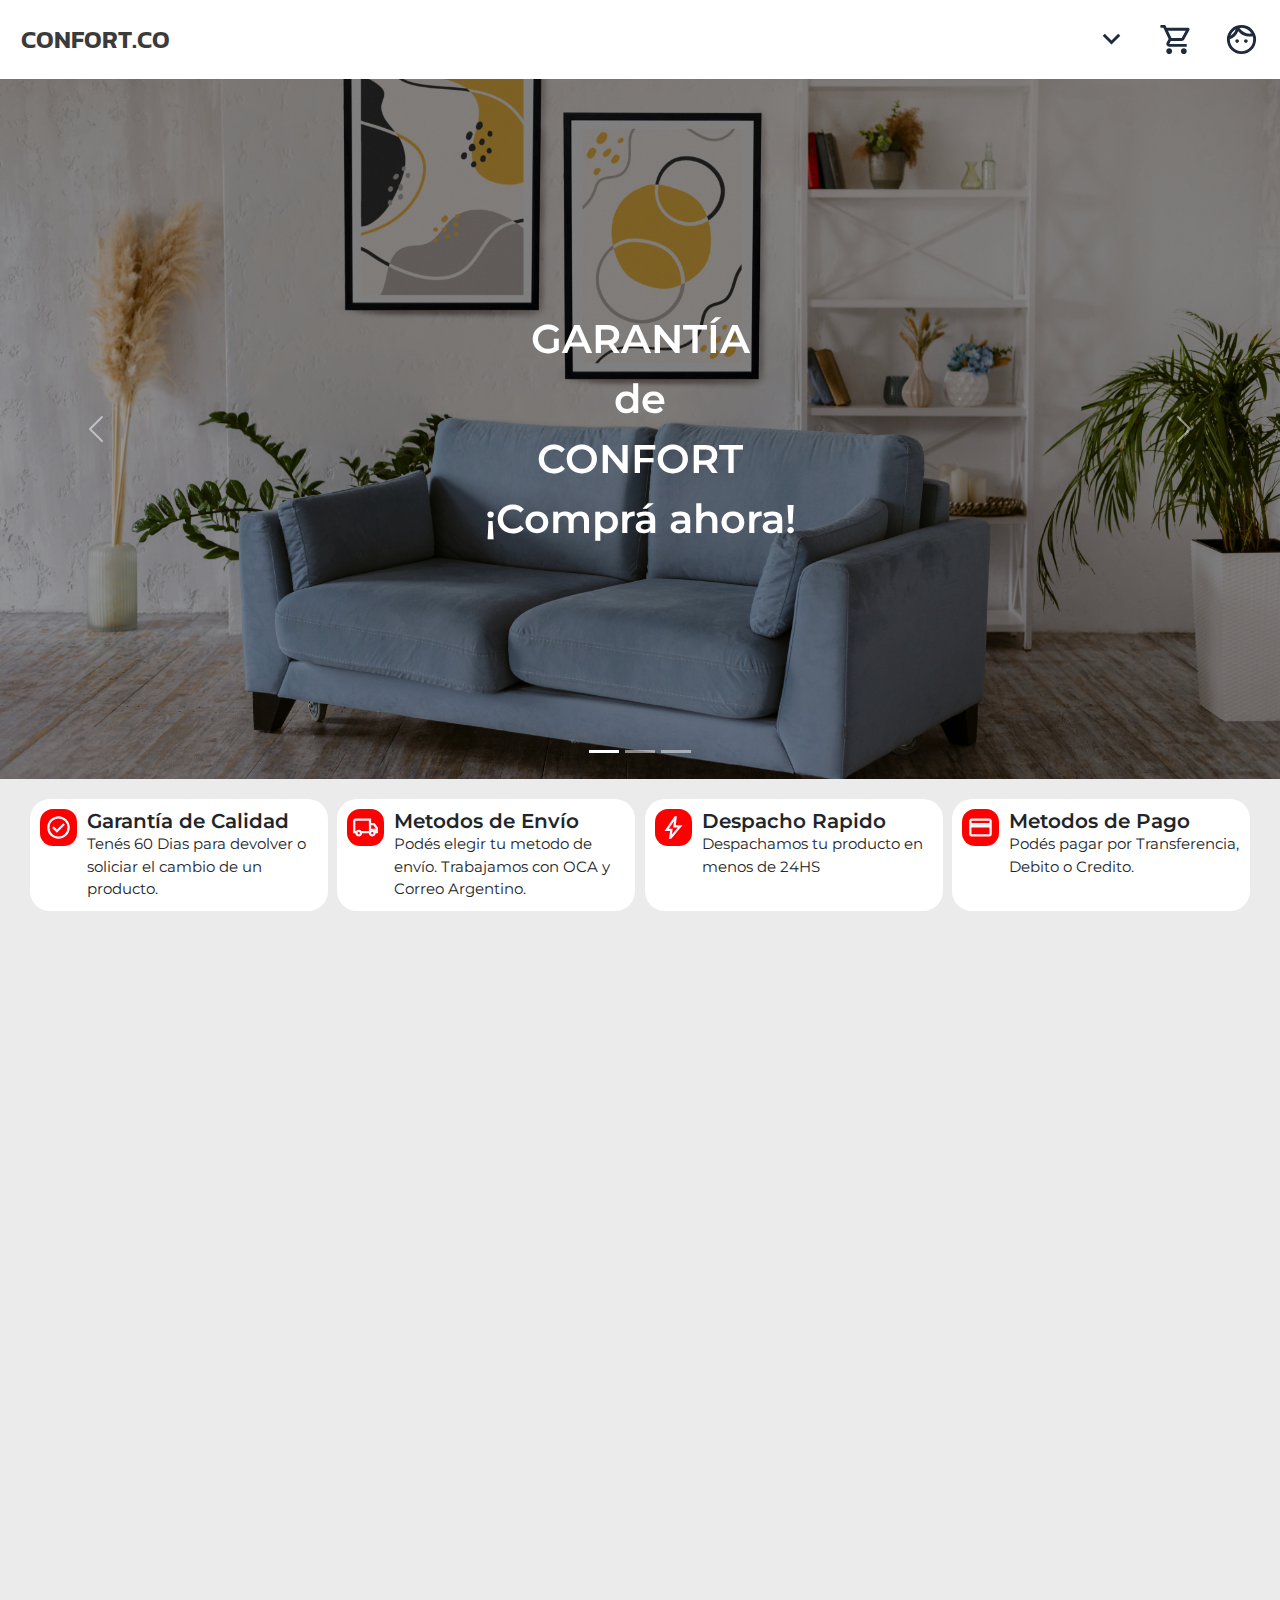
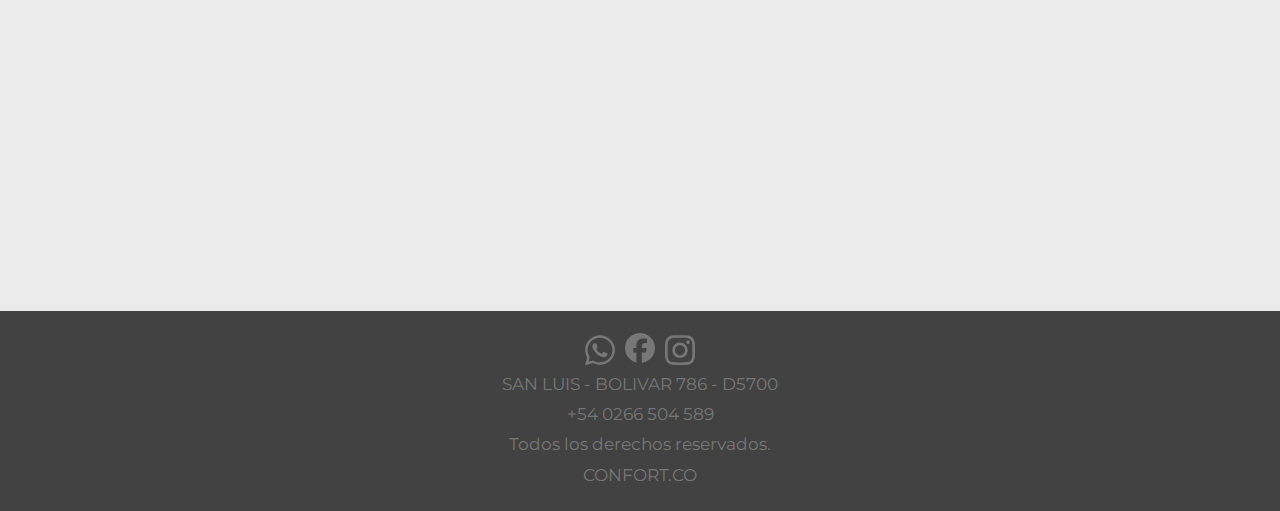
==== index.html @ 3238ef83 "l" ====
<!DOCTYPE html>
<html lang="es">
<head>
    <link href="https://cdn.jsdelivr.net/npm/bootstrap@5.3.3/dist/css/bootstrap.min.css" rel="stylesheet" integrity="sha384-QWTKZyjpPEjISv5WaRU9OFeRpok6YctnYmDr5pNlyT2bRjXh0JMhjY6hW+ALEwIH" crossorigin="anonymous">
    <meta charset="UTF-8">
    <meta name="viewport" content="width=device-width, initial-scale=1.0">
    <title>Confort.CO</title>
    <link rel="stylesheet" href="./css/style.css">
    <link href="https://unpkg.com/aos@2.3.1/dist/aos.css" rel="stylesheet">
</head>
<body>
    <header>
        <nav>
            <a href="#" class="navBrand">CONFORT.CO</a>
            <div class="dropp">
                <p class="d-inline-flex gap-1">
                    <button type="button" data-bs-toggle="collapse" data-bs-target="#collapseExample" aria-expanded="false" aria-controls="collapseExample">
                        <svg xmlns="http://www.w3.org/2000/svg" height="24px" viewBox="0 -960 960 960" width="24px" fill="#5f6368" class="iconNav dropdown"><path d="M480-344 240-584l56-56 184 184 184-184 56 56-240 240Z"/></svg>
                    </button>
                  </p>
                  <div class="collapse" id="collapseExample">
                    <div class="navLinks">
                      <a href="./pages/living.html">Living</a>
                      <a href="./pages/dormitorio.html">Dormitorios</a>
                      <a href="./pages/comedor.html">Comedor</a>
                      <a href="./pages/oulet.html">Oulet</a>
                    </div>
                  </div>
            </div>
            <div class="navItems">
                <a href=""><svg xmlns="http://www.w3.org/2000/svg" height="24px" viewBox="0 -960 960 960" width="24px" fill="#5f6368" class="iconNav"><path d="M280-80q-33 0-56.5-23.5T200-160q0-33 23.5-56.5T280-240q33 0 56.5 23.5T360-160q0 33-23.5 56.5T280-80Zm400 0q-33 0-56.5-23.5T600-160q0-33 23.5-56.5T680-240q33 0 56.5 23.5T760-160q0 33-23.5 56.5T680-80ZM246-720l96 200h280l110-200H246Zm-38-80h590q23 0 35 20.5t1 41.5L692-482q-11 20-29.5 31T622-440H324l-44 80h480v80H280q-45 0-68-39.5t-2-78.5l54-98-144-304H40v-80h130l38 80Zm134 280h280-280Z"/></svg></a>
                <a href="./pages/account.html"><svg xmlns="http://www.w3.org/2000/svg" height="24px" viewBox="0 -960 960 960" width="24px" fill="#5f6368" class="iconNav"><path d="M360-390q-21 0-35.5-14.5T310-440q0-21 14.5-35.5T360-490q21 0 35.5 14.5T410-440q0 21-14.5 35.5T360-390Zm240 0q-21 0-35.5-14.5T550-440q0-21 14.5-35.5T600-490q21 0 35.5 14.5T650-440q0 21-14.5 35.5T600-390ZM480-160q134 0 227-93t93-227q0-24-3-46.5T786-570q-21 5-42 7.5t-44 2.5q-91 0-172-39T390-708q-32 78-91.5 135.5T160-486v6q0 134 93 227t227 93Zm0 80q-83 0-156-31.5T197-197q-54-54-85.5-127T80-480q0-83 31.5-156T197-763q54-54 127-85.5T480-880q83 0 156 31.5T763-763q54 54 85.5 127T880-480q0 83-31.5 156T763-197q-54 54-127 85.5T480-80Zm-54-715q42 70 114 112.5T700-640q14 0 27-1.5t27-3.5q-42-70-114-112.5T480-800q-14 0-27 1.5t-27 3.5ZM177-581q51-29 89-75t57-103q-51 29-89 75t-57 103Zm249-214Zm-103 36Z"/></svg></a>
            </div>
        </nav>
    </header>

    <main>
        <section class="indexBanner">
          <div id="carouselExampleIndicators" class="carousel slide" data-bs-ride="carousel">
            <div class="carousel-indicators">
              <button type="button" data-bs-target="#carouselExampleIndicators" data-bs-slide-to="0" class="active" aria-current="true" aria-label="Slide 1"></button>
              <button type="button" data-bs-target="#carouselExampleIndicators" data-bs-slide-to="1" aria-label="Slide 2"></button>
              <button type="button" data-bs-target="#carouselExampleIndicators" data-bs-slide-to="2" aria-label="Slide 3"></button>
            </div>
            <div class="carousel-inner">
              <div class="carousel-item active" data-bs-interval="3000">
                <div>
                  <p>GARANTÍA <br> de <br> CONFORT</p>
                  <p>¡Comprá ahora!</p>
                </div>
                <img src="./images/bannerIndex/pic1.jpg" alt="product">
              </div>
              <div class="carousel-item" data-bs-interval="3000">
                <div>
                  <p>GARANTÍA <br> de <br> CONFORT</p>
                  <p>¡Comprá ahora!</p>
                </div>
                <img src="./images/bannerIndex/pic2.jpg" alt="product">
              </div>
              <div class="carousel-item" data-bs-interval="3000">
                <div>
                  <p>GARANTÍA <br> de <br> CONFORT</p>
                  <p>¡Comprá ahora!</p>
                </div>
                <img src="./images/bannerIndex/pic3.jpg" alt="product">
              </div>
            </div>
            <button class="carousel-control-prev" type="button" data-bs-target="#carouselExampleIndicators" data-bs-slide="prev">
              <span class="carousel-control-prev-icon" aria-hidden="true"></span>
              <span class="visually-hidden">Previous</span>
            </button>
            <button class="carousel-control-next" type="button" data-bs-target="#carouselExampleIndicators" data-bs-slide="next">
              <span class="carousel-control-next-icon" aria-hidden="true"></span>
              <span class="visually-hidden">Next</span>
            </button>
          </div>
        </section>
        <section class="indexInfo">
          <article class="infoCard">
            <img src="./images/icons/check.svg" alt="">
            <div>
              <h6>Garantía de Calidad</h6>
              <p>Tenés 60 Dias para devolver o soliciar el cambio de un producto.</p>
            </div>
          </article>
          <article class="infoCard">
            <img src="./images/icons/camion.svg" alt="">
            <div>
              <h6>Metodos de Envío</h6>
              <p>Podés elegir tu metodo de envío.
              Trabajamos con OCA y Correo Argentino.</p>
            </div>
          </article>
          <article class="infoCard">
            <img src="./images/icons/rayo.svg" alt="">
            <div>
              <h6>Despacho Rapido</h6>
              <p>Despachamos tu producto en menos de 24HS</p>
            </div>
          </article>
          <article class="infoCard">
            <img src="./images/icons/tarjeta.svg" alt="">
            <div>
              <h6>Metodos de Pago</h6>
              <p>Podés pagar por Transferencia, Debito o Credito.</p>
            </div>
          </article>
        </section>
        <section class="indexGrid">
          <div class="gridItem grid1" data-aos="fade-up">
            <a href="./pages/living.html">
              <p>Living</p>
              <img src="./images/gridIndex/pic1.avif" alt="product">
            </a>
          </div>
          <div class="gridItem grid2" data-aos="fade-up">
            <a href="./pages/dormitorio.html">
              <p>Dormitorio</p>
              <img src="./images/gridIndex/pic2.avif" alt="product">
            </a>
          </div>
          <div class="gridItem grid3" data-aos="fade-up">
            <a href="./pages/comedor.html">
              <p>Comedor</p>
              <img src="./images/gridIndex/pic3.avif" alt="product">
            </a>
          </div>
          <div class="gridItem grid4" data-aos="fade-up">
            <a href="./pages/oulet.html">
              <p>Oulet</p>
              <img src="./images/gridIndex/pic4.avif" alt="product">
            </a>
          </div>
        </section>
    </main>

    <footer>
      <div class="redes"><a href="#">
        <svg xmlns="http://www.w3.org/2000/svg" viewBox="0 0 448 512"><!--!Font Awesome Free 6.6.0 by @fontawesome - https://fontawesome.com License - https://fontawesome.com/license/free Copyright 2024 Fonticons, Inc.--><path d="M380.9 97.1C339 55.1 283.2 32 223.9 32c-122.4 0-222 99.6-222 222 0 39.1 10.2 77.3 29.6 111L0 480l117.7-30.9c32.4 17.7 68.9 27 106.1 27h.1c122.3 0 224.1-99.6 224.1-222 0-59.3-25.2-115-67.1-157zm-157 341.6c-33.2 0-65.7-8.9-94-25.7l-6.7-4-69.8 18.3L72 359.2l-4.4-7c-18.5-29.4-28.2-63.3-28.2-98.2 0-101.7 82.8-184.5 184.6-184.5 49.3 0 95.6 19.2 130.4 54.1 34.8 34.9 56.2 81.2 56.1 130.5 0 101.8-84.9 184.6-186.6 184.6zm101.2-138.2c-5.5-2.8-32.8-16.2-37.9-18-5.1-1.9-8.8-2.8-12.5 2.8-3.7 5.6-14.3 18-17.6 21.8-3.2 3.7-6.5 4.2-12 1.4-32.6-16.3-54-29.1-75.5-66-5.7-9.8 5.7-9.1 16.3-30.3 1.8-3.7 .9-6.9-.5-9.7-1.4-2.8-12.5-30.1-17.1-41.2-4.5-10.8-9.1-9.3-12.5-9.5-3.2-.2-6.9-.2-10.6-.2-3.7 0-9.7 1.4-14.8 6.9-5.1 5.6-19.4 19-19.4 46.3 0 27.3 19.9 53.7 22.6 57.4 2.8 3.7 39.1 59.7 94.8 83.8 35.2 15.2 49 16.5 66.6 13.9 10.7-1.6 32.8-13.4 37.4-26.4 4.6-13 4.6-24.1 3.2-26.4-1.3-2.5-5-3.9-10.5-6.6z"/></svg>
      </a>
        <a href="#">
          <svg xmlns="http://www.w3.org/2000/svg" viewBox="0 0 512 512"><!--!Font Awesome Free 6.6.0 by @fontawesome - https://fontawesome.com License - https://fontawesome.com/license/free Copyright 2024 Fonticons, Inc.--><path d="M512 256C512 114.6 397.4 0 256 0S0 114.6 0 256C0 376 82.7 476.8 194.2 504.5V334.2H141.4V256h52.8V222.3c0-87.1 39.4-127.5 125-127.5c16.2 0 44.2 3.2 55.7 6.4V172c-6-.6-16.5-1-29.6-1c-42 0-58.2 15.9-58.2 57.2V256h83.6l-14.4 78.2H287V510.1C413.8 494.8 512 386.9 512 256h0z"/></svg>
        </a>
        <a href="#">
          <svg xmlns="http://www.w3.org/2000/svg" viewBox="0 0 448 512"><!--!Font Awesome Free 6.6.0 by @fontawesome - https://fontawesome.com License - https://fontawesome.com/license/free Copyright 2024 Fonticons, Inc.--><path d="M224.1 141c-63.6 0-114.9 51.3-114.9 114.9s51.3 114.9 114.9 114.9S339 319.5 339 255.9 287.7 141 224.1 141zm0 189.6c-41.1 0-74.7-33.5-74.7-74.7s33.5-74.7 74.7-74.7 74.7 33.5 74.7 74.7-33.6 74.7-74.7 74.7zm146.4-194.3c0 14.9-12 26.8-26.8 26.8-14.9 0-26.8-12-26.8-26.8s12-26.8 26.8-26.8 26.8 12 26.8 26.8zm76.1 27.2c-1.7-35.9-9.9-67.7-36.2-93.9-26.2-26.2-58-34.4-93.9-36.2-37-2.1-147.9-2.1-184.9 0-35.8 1.7-67.6 9.9-93.9 36.1s-34.4 58-36.2 93.9c-2.1 37-2.1 147.9 0 184.9 1.7 35.9 9.9 67.7 36.2 93.9s58 34.4 93.9 36.2c37 2.1 147.9 2.1 184.9 0 35.9-1.7 67.7-9.9 93.9-36.2 26.2-26.2 34.4-58 36.2-93.9 2.1-37 2.1-147.8 0-184.8zM398.8 388c-7.8 19.6-22.9 34.7-42.6 42.6-29.5 11.7-99.5 9-132.1 9s-102.7 2.6-132.1-9c-19.6-7.8-34.7-22.9-42.6-42.6-11.7-29.5-9-99.5-9-132.1s-2.6-102.7 9-132.1c7.8-19.6 22.9-34.7 42.6-42.6 29.5-11.7 99.5-9 132.1-9s102.7-2.6 132.1 9c19.6 7.8 34.7 22.9 42.6 42.6 11.7 29.5 9 99.5 9 132.1s2.7 102.7-9 132.1z"/></svg>
        </a>
      </div>
      <p>SAN LUIS - BOLIVAR 786 - D5700</p>
      <p>+54 0266 504 589</p>
      <p>Todos los derechos reservados.</p>
      <p>CONFORT.CO</p>
    </footer>

    <script src="https://unpkg.com/aos@2.3.1/dist/aos.js"></script>
    <script>
      AOS.init();
    </script>
    <script src="https://cdn.jsdelivr.net/npm/bootstrap@5.3.3/dist/js/bootstrap.bundle.min.js" integrity="sha384-YvpcrYf0tY3lHB60NNkmXc5s9fDVZLESaAA55NDzOxhy9GkcIdslK1eN7N6jIeHz" crossorigin="anonymous"></script>
</body>
</html>
---- css/style.css ----
@import url("https://fonts.googleapis.com/css2?family=Kanit:ital,wght@0,100;0,200;0,300;0,400;0,500;0,600;0,700;0,800;0,900;1,100;1,200;1,300;1,400;1,500;1,600;1,700;1,800;1,900&display=swap");
@import url("https://fonts.googleapis.com/css2?family=Nunito:ital,wght@0,200..1000;1,200..1000&display=swap");
@import url("https://fonts.googleapis.com/css2?family=Montserrat:ital,wght@0,100..900;1,100..900&display=swap");
nav {
  display: flex;
  align-items: center;
  padding: 1.3em;
  background-color: #FFFFFF;
}

.navBrand {
  font-family: "Kanit", sans-serif;
  font-weight: 600;
  font-size: 25px;
  margin-right: auto;
  text-decoration: none;
  color: #3b3b3b;
}

.navItems {
  display: flex;
  gap: 30px;
}
.navItems svg {
  fill: #1E2A3D;
}

.dropp {
  margin-right: 30px;
}
.dropp button {
  border: none;
  background-color: #FFFFFF;
}
.dropp button:focus {
  transition: 0.5s;
  transform: rotate(-360deg);
}
.dropp button svg {
  margin: 0;
  fill: #1E2A3D;
}

.navLinks {
  display: flex;
  justify-content: space-between;
  padding: 10px;
}
.navLinks a {
  font-family: "Montserrat", sans-serif;
  font-weight: 500;
  color: #5F6368;
  font-size: 17px;
  text-decoration: none;
  transition: 0.5s;
}
.navLinks a :hover {
  color: black;
}
.navLinks .sit {
  color: #1E2A3D;
  border-bottom: 2px solid black;
}

.iconNav {
  width: 35px;
  height: 100%;
}

#collapseExample {
  position: absolute;
  left: 0;
  width: 100%;
  background-color: #FFFFFF;
  z-index: 100;
  border-radius: 0 0 10px 10px;
}

@media (max-width: 768px) {
  nav {
    justify-content: space-between;
  }
  .navBrand {
    order: 10;
    margin: 0;
  }
  .dropdown {
    order: 1;
  }
  .navItems {
    order: 20;
    gap: 10px;
  }
}
@media (max-width: 425px) {
  .iconNav {
    width: 30px;
  }
}
footer {
  padding: 20px;
  display: flex;
  flex-direction: column;
  align-items: center;
  justify-content: space-around;
  width: 100%;
  height: 200px;
  background-color: rgb(66, 66, 66);
}
footer div {
  display: flex;
  flex-direction: row;
  gap: 10px;
}
footer div svg {
  width: 30px;
  fill: #777777;
}
footer p {
  color: #777777;
  font-family: "Montserrat", sans-serif;
  font-size: 17px;
}

.infoCard {
  display: flex;
  flex-direction: row;
  background-color: #FFFFFF;
  width: 24%;
  gap: 10px;
  padding: 10px;
  border-radius: 20px;
}
.infoCard img {
  height: 40%;
  background-color: red;
  filter: brightness(2.5);
  border-radius: 13px;
  padding: 5px;
}
.infoCard div {
  display: flex;
  flex-direction: column;
}
.infoCard div h6 {
  font-family: "Montserrat", sans-serif;
  font-weight: 600;
  font-size: 20px;
}
.infoCard div p {
  font-family: "Montserrat", sans-serif;
  font-weight: 400;
  font-size: 15px;
}

@media (max-width: 768px) {
  .infoCard {
    width: 47%;
  }
}
@media (max-width: 425px) {
  .infoCard {
    height: 100%;
    width: 100%;
    align-items: center;
  }
  .infoCard img {
    width: 30px;
    height: 30px;
  }
  .infoCard div h6 {
    font-size: 13px;
  }
  .infoCard div p {
    font-size: 10px;
  }
}
.card {
  border: none;
  width: 24%;
  height: 100%;
  padding: 10px;
}
.card h6 {
  font-family: "Montserrat", sans-serif;
  font-size: 20px;
}
.card p {
  font-family: "Montserrat", sans-serif;
  font-size: 15px;
}
.card .precio {
  color: #3b3b3b;
}
.card .cuotas {
  color: #059405;
}
.card .foto {
  width: 100%;
  height: 250px;
  display: flex;
  flex-direction: row;
  justify-content: center;
  align-items: center;
}
.card .foto img {
  width: 100%;
  object-fit: cover;
}
.card button {
  padding: 3px 5px;
  border: none;
  background-color: #EBEBEB;
  border-radius: 5px;
  transition: 0.3s;
}
.card button p {
  color: #3b3b3b;
}
.card button:hover {
  background-color: #dddddd;
}

.infoProd {
  gap: 5px;
}

.colores {
  display: flex;
  gap: 5px;
  margin: 5px 0;
}
.colores div {
  width: 25px;
  height: 25px;
  border-radius: 50%;
  transition: 0.2s;
}
.colores div:focus {
  border: 3px solid rgb(87, 87, 87);
}
.colores .gris {
  background-color: grey;
}
.colores .rojo {
  background-color: rgb(158, 4, 4);
}
.colores .azul {
  background-color: rgb(0, 0, 160);
}
.colores .negro {
  background-color: black;
}

@media (max-width: 768px) {
  .card {
    width: 48%;
  }
  .card .foto {
    height: 180px;
  }
}
.sectProducts {
  width: 100%;
  display: flex;
  padding: 15px;
}

.accountMain {
  display: flex;
  justify-content: center;
}

.accountSect {
  background-color: #ffffff;
  display: flex;
  align-items: center;
  justify-content: center;
  width: 40%;
  margin: 30px;
  padding: 30px;
  gap: 30px;
  flex-direction: column;
  border-radius: 20px;
}
.accountSect img {
  width: 50%;
  border-radius: 50%;
}
.accountSect form {
  display: flex;
  flex-direction: column;
  align-items: center;
  gap: 15px;
}

.formItem {
  display: flex;
  flex-direction: column;
}
.formItem label {
  font-family: "Nunito", sans-serif;
  color: #3b3b3b;
  font-size: 20px;
  font-weight: 500;
}
.formItem input {
  width: 200px;
  border-radius: 5px;
  border: none;
  background-color: #E3ECEF;
}

.enviar {
  background-color: #d4dcdf;
  border: none;
  border-radius: 5px;
  font-family: #3b3b3b;
  font-size: 15px;
  transition: 1s;
  color: #5F6368;
  width: 150px;
}
.enviar:hover {
  transform: scale(1.1);
}

@media (max-width: 425px) {
  .accountSect {
    width: 80%;
    height: 500px;
  }
  .accountSect img {
    width: 70%;
  }
}
.carousel-item {
  position: relative;
}
.carousel-item div {
  display: flex;
  flex-direction: column;
  width: 50%;
  height: 700px;
  position: absolute;
  z-index: 2;
  justify-content: center;
  top: 50%;
  left: 50%;
  transform: translate(-50%, -50%);
}
.carousel-item div p {
  text-align: center;
  color: #ffffff;
  font-size: 40px;
  font-family: "Montserrat", sans-serif;
  font-weight: 600;
}
.carousel-item img {
  object-fit: cover;
  width: 100%;
  height: 700px;
  z-index: 1;
  filter: brightness(0.6);
}

.indexInfo {
  display: flex;
  flex-direction: row;
  justify-content: space-evenly;
  padding: 20px;
}

.indexGrid {
  position: relative;
  width: 100%;
  display: grid;
  grid-template-columns: repeat(2, 1fr);
  grid-template-rows: 300px 300px 300px;
  grid-template-areas: "area3 area1" "area4 area1" "area2 area2";
  gap: 20px;
  padding: 20px;
}
.indexGrid .grid1 {
  grid-area: area1;
}
.indexGrid .grid2 {
  grid-area: area2;
}
.indexGrid .grid3 {
  grid-area: area3;
}
.indexGrid .grid4 {
  grid-area: area4;
}
.indexGrid img {
  filter: brightness(0.6);
  width: 100%;
  height: 100%;
  object-fit: cover;
  border-radius: 5px;
}

.gridItem {
  text-decoration: none;
  position: relative;
  overflow: hidden;
}
.gridItem p {
  position: absolute;
  z-index: 2;
  color: #ffffff;
  font-family: "Montserrat", sans-serif;
  font-size: 40px;
  font-weight: 600;
  top: 50%;
  left: 50%;
  transform: translate(-50%, -50%);
  transition: 1s;
}
.gridItem img {
  z-index: 1;
  transition: 1s;
}
.gridItem:hover img {
  transform: scale(1.05);
}

@media (max-width: 768px) {
  .indexInfo {
    flex-wrap: wrap;
    gap: 10px;
  }
}
@media (max-width: 425px) {
  .carousel-item div p {
    font-size: 20px;
  }
  .carousel-item img {
    height: 250px;
  }
  .indexGrid {
    gap: 10px;
    grid-template-rows: 140px 140px 140px;
  }
  .gridItem p {
    font-size: 25px;
  }
}
body {
  background-color: #ebebeb;
}

* {
  margin: 0;
  padding: 0;
  box-sizing: border-box;
}

p, h6 {
  margin: 0;
}

/*# sourceMappingURL=style.css.map */
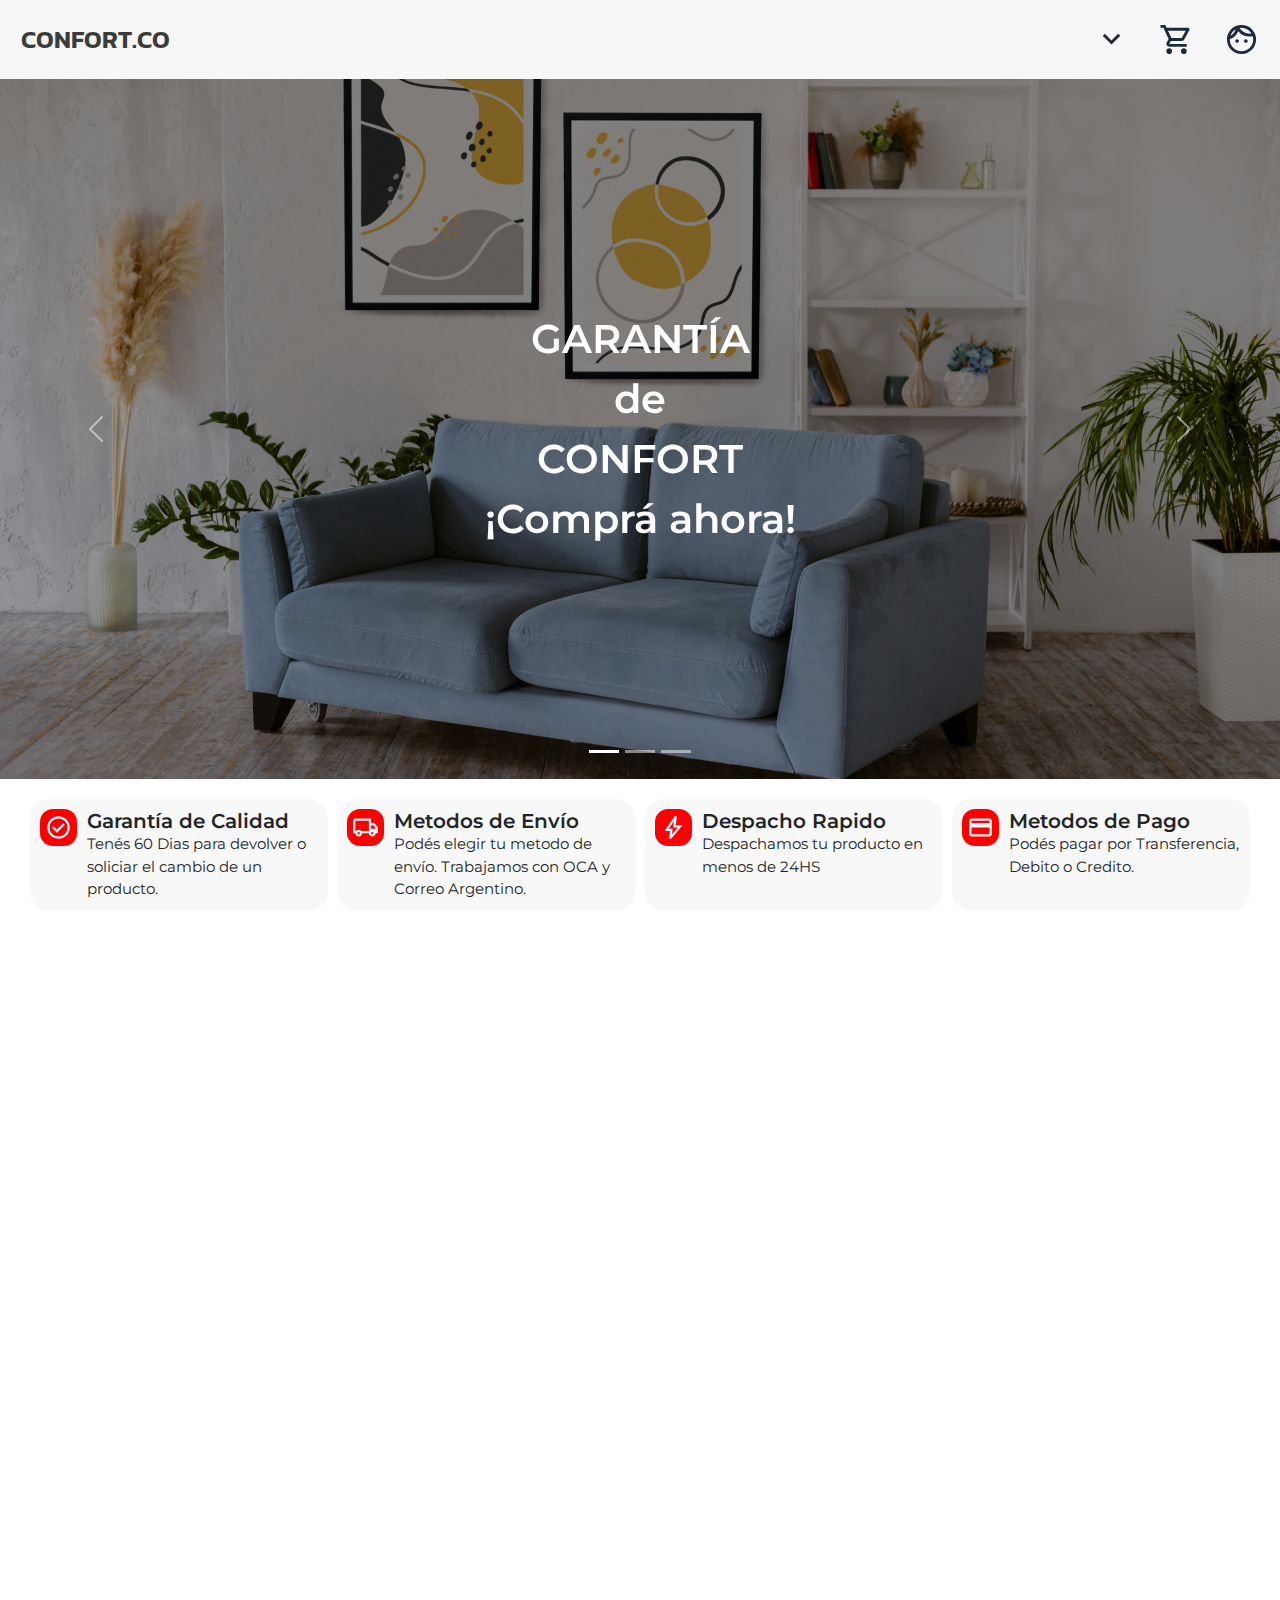
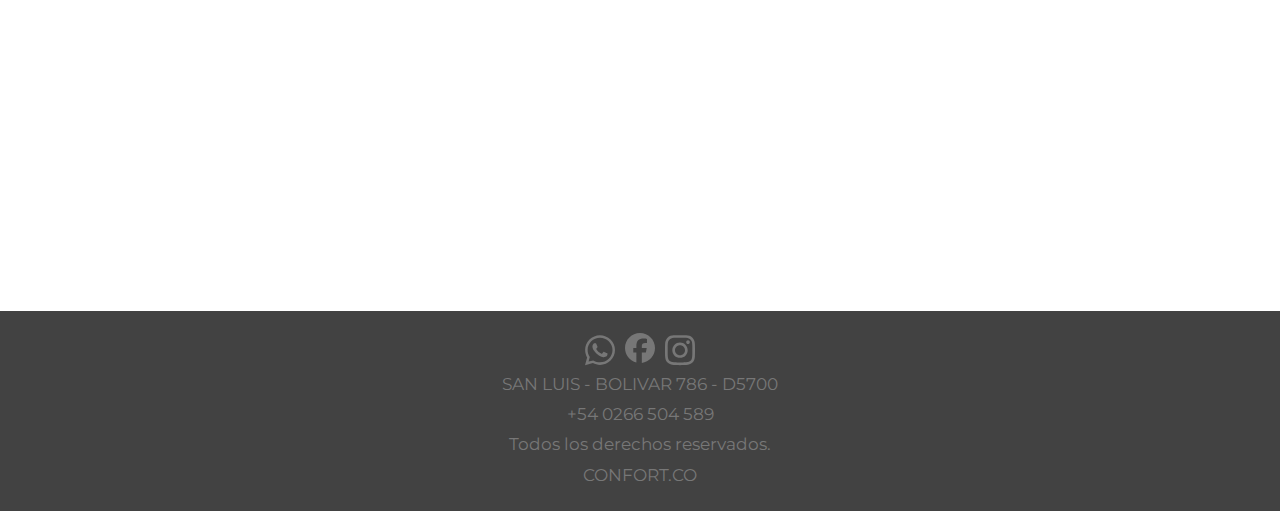
==== commit 955879a2: "agregando js, creo array de productos y los agrego al html con forEach" ====
--- a/index.html
+++ b/index.html
@@ -15,7 +15,7 @@
             <div class="dropp">
                 <p class="d-inline-flex gap-1">
                     <button type="button" data-bs-toggle="collapse" data-bs-target="#collapseExample" aria-expanded="false" aria-controls="collapseExample">
-                        <svg xmlns="http://www.w3.org/2000/svg" height="24px" viewBox="0 -960 960 960" width="24px" fill="#5f6368" class="iconNav dropdown"><path d="M480-344 240-584l56-56 184 184 184-184 56 56-240 240Z"/></svg>
+                        <svg xmlns="http://www.w3.org/2000/svg" height="24px" viewBox="0 -960 960 960" width="24px" fill="#5f6368" class="iconNav dropdown" id="dropButton"><path d="M480-344 240-584l56-56 184 184 184-184 56 56-240 240Z"/></svg>
                     </button>
                   </p>
                   <div class="collapse" id="collapseExample">
@@ -151,6 +151,7 @@
       <p>CONFORT.CO</p>
     </footer>
 
+    <script src="./js/nav.js"></script>
     <script src="https://unpkg.com/aos@2.3.1/dist/aos.js"></script>
     <script>
       AOS.init();
--- a/css/style.css
+++ b/css/style.css
@@ -5,7 +5,7 @@
   display: flex;
   align-items: center;
   padding: 1.3em;
-  background-color: #FFFFFF;
+  background-color: #F7F7F7;
 }
 
 .navBrand {
@@ -30,15 +30,12 @@
 }
 .dropp button {
   border: none;
-  background-color: #FFFFFF;
-}
-.dropp button:focus {
-  transition: 0.5s;
-  transform: rotate(-360deg);
+  background-color: #F7F7F7;
 }
 .dropp button svg {
   margin: 0;
   fill: #1E2A3D;
+  transition: transform 0.5s ease;
 }
 
 .navLinks {
@@ -71,7 +68,7 @@
   position: absolute;
   left: 0;
   width: 100%;
-  background-color: #FFFFFF;
+  background-color: #F7F7F7;
   z-index: 100;
   border-radius: 0 0 10px 10px;
 }
@@ -122,10 +119,22 @@
   font-size: 17px;
 }
 
+@media (max-width: 425px) {
+  footer {
+    height: 100%;
+    gap: 5px;
+  }
+  footer p {
+    font-size: 13px;
+  }
+  footer div svg {
+    width: 20px;
+  }
+}
 .infoCard {
   display: flex;
   flex-direction: row;
-  background-color: #FFFFFF;
+  background-color: #f8f8f8;
   width: 24%;
   gap: 10px;
   padding: 10px;
@@ -180,6 +189,7 @@
   width: 24%;
   height: 100%;
   padding: 10px;
+  background-color: #ffffff;
 }
 .card h6 {
   font-family: "Montserrat", sans-serif;
@@ -202,10 +212,20 @@
   flex-direction: row;
   justify-content: center;
   align-items: center;
+  background-color: #F7F7F7;
+  margin-bottom: 10px;
+}
+.card .foto:hover {
+  opacity: 0.7;
 }
 .card .foto img {
   width: 100%;
   object-fit: cover;
+}
+.card .foto p {
+  position: absolute;
+  display: none;
+  background-color: rgba(194, 194, 194, 0.616);
 }
 .card button {
   padding: 3px 5px;
@@ -217,12 +237,23 @@
 .card button p {
   color: #3b3b3b;
 }
+.card button .noStock {
+  display: none;
+}
 .card button:hover {
   background-color: #dddddd;
 }
 
 .infoProd {
-  gap: 5px;
+  display: flex;
+  flex-direction: column;
+  gap: 3px;
+}
+
+.nombrePrecio {
+  display: flex;
+  justify-content: space-between;
+  gap: 4px;
 }
 
 .colores {
@@ -237,7 +268,7 @@
   transition: 0.2s;
 }
 .colores div:focus {
-  border: 3px solid rgb(87, 87, 87);
+  border: 3px solid rgb(185, 185, 185);
 }
 .colores .gris {
   background-color: grey;
@@ -250,6 +281,28 @@
 }
 .colores .negro {
   background-color: black;
+}
+
+.disabled .foto {
+  filter: brightness(0.7);
+}
+.disabled .foto img {
+  opacity: 0.7;
+}
+.disabled .foto p {
+  padding: 5px 10px;
+  display: inline-block;
+  color: white;
+  border-radius: 10px;
+}
+.disabled button {
+  background-color: #dddddd;
+}
+.disabled button p {
+  display: none;
+}
+.disabled button .noStock {
+  display: inline-block;
 }
 
 @media (max-width: 768px) {
@@ -257,10 +310,22 @@
     width: 48%;
   }
   .card .foto {
-    height: 180px;
-  }
-}
-.sectProducts {
+    height: 160px;
+  }
+}
+@media (max-width: 425px) {
+  .card h6 {
+    font-size: 13px;
+  }
+  .card p {
+    font-size: 12px;
+  }
+  .colores div {
+    width: 15px;
+    height: 15px;
+  }
+}
+#sectProducts {
   width: 100%;
   display: flex;
   padding: 15px;
@@ -272,7 +337,7 @@
 }
 
 .accountSect {
-  background-color: #ffffff;
+  background-color: #F7F7F7;
   display: flex;
   align-items: center;
   justify-content: center;
@@ -448,7 +513,7 @@
   }
 }
 body {
-  background-color: #ebebeb;
+  background-color: #ffffff;
 }
 
 * {
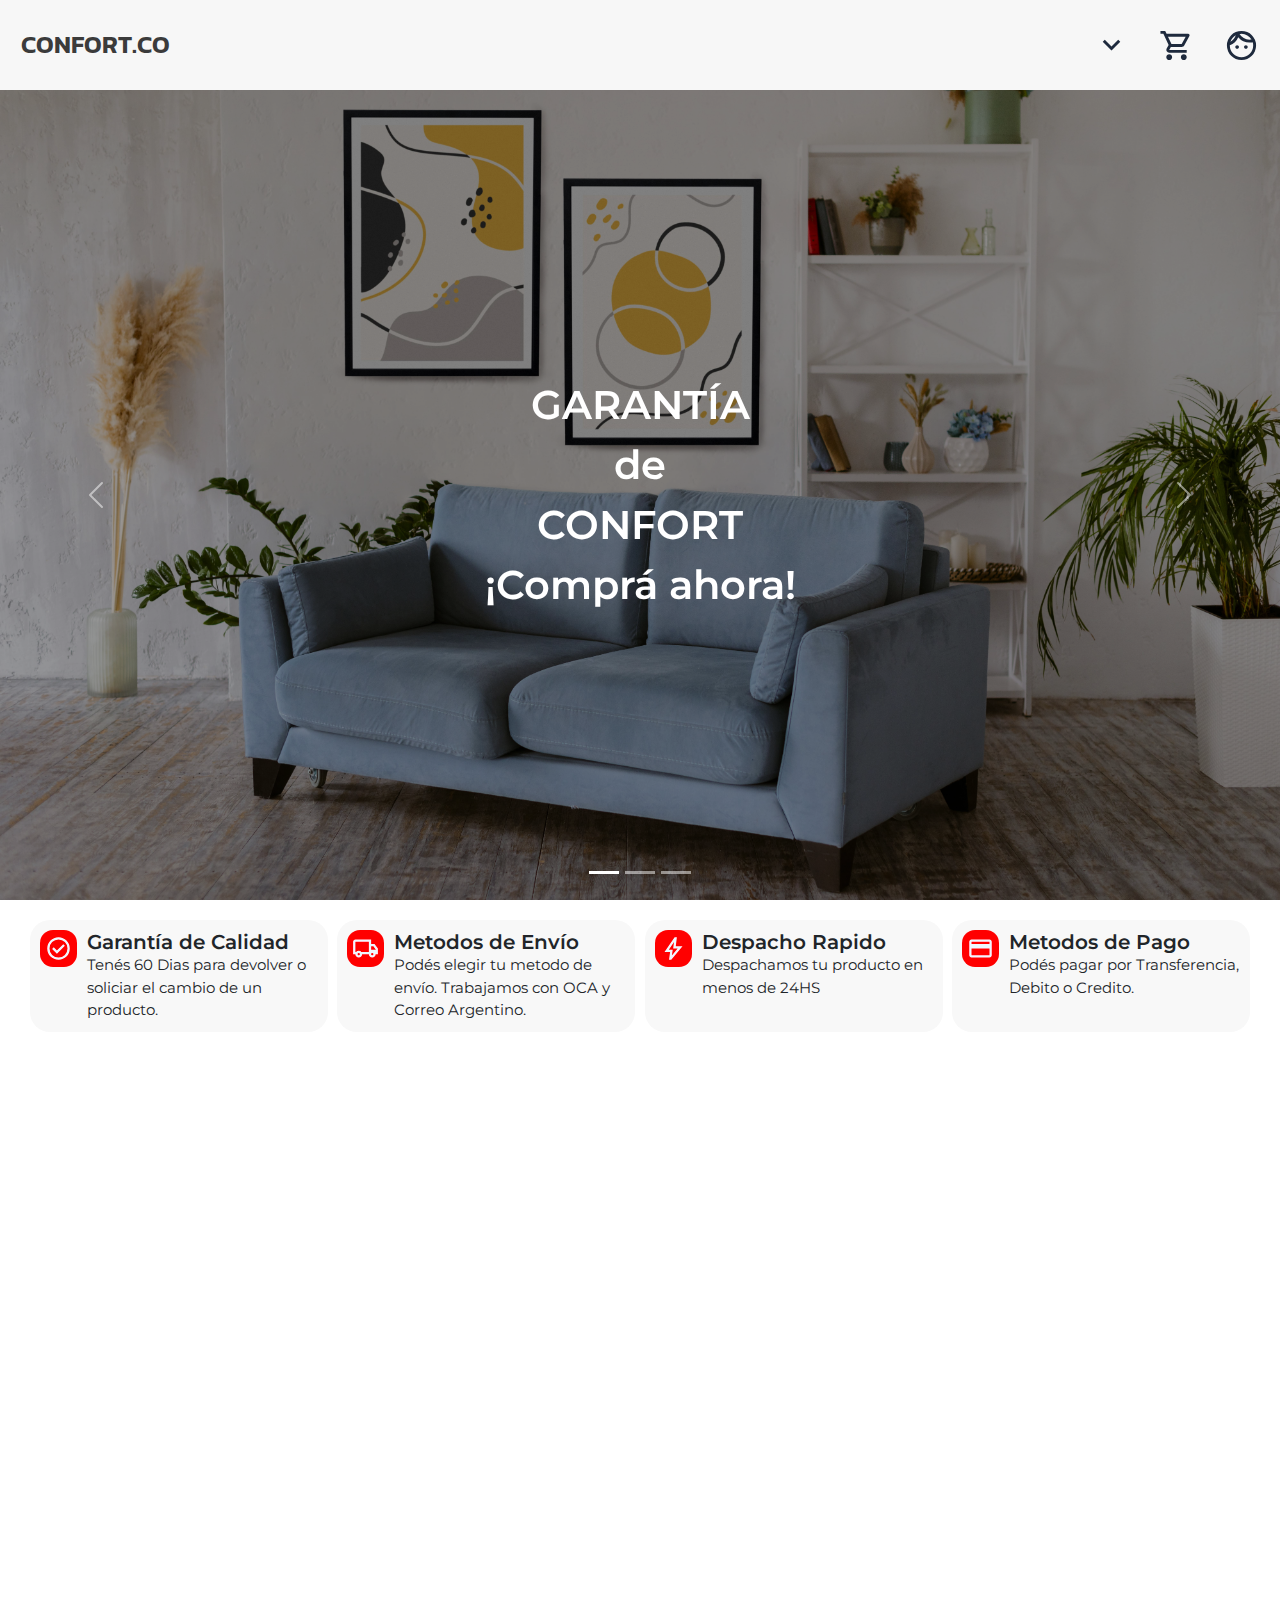
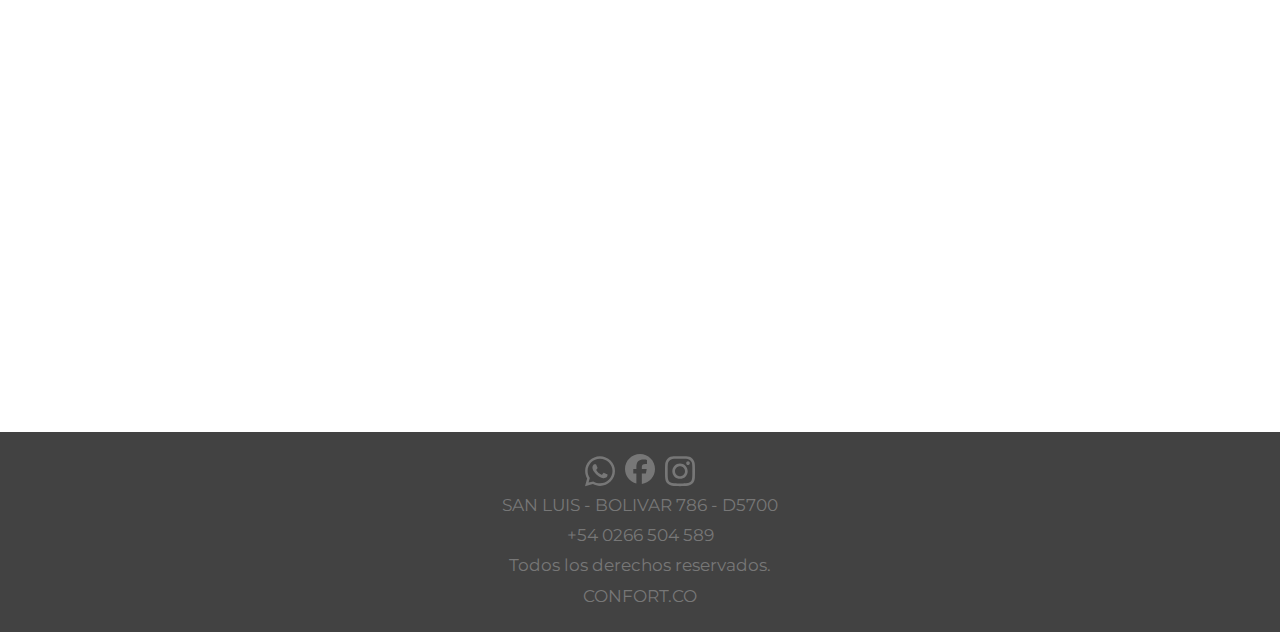
==== commit fc689b8a: "gran update con js" ====
--- a/index.html
+++ b/index.html
@@ -20,15 +20,15 @@
                   </p>
                   <div class="collapse" id="collapseExample">
                     <div class="navLinks">
-                      <a href="./pages/living.html">Living</a>
-                      <a href="./pages/dormitorio.html">Dormitorios</a>
-                      <a href="./pages/comedor.html">Comedor</a>
-                      <a href="./pages/oulet.html">Oulet</a>
+                      <a href="./pages/productsPage.html" id="living">Living</a>
+                      <a href="./pages/productsPage.html" id="dormitorio">Dormitorios</a>
+                      <a href="./pages/productsPage.html" id="comedor">Comedor</a>
+                      <a href="./pages/productsPage.html" id="outlet">Outlet</a>
                     </div>
                   </div>
             </div>
             <div class="navItems">
-                <a href=""><svg xmlns="http://www.w3.org/2000/svg" height="24px" viewBox="0 -960 960 960" width="24px" fill="#5f6368" class="iconNav"><path d="M280-80q-33 0-56.5-23.5T200-160q0-33 23.5-56.5T280-240q33 0 56.5 23.5T360-160q0 33-23.5 56.5T280-80Zm400 0q-33 0-56.5-23.5T600-160q0-33 23.5-56.5T680-240q33 0 56.5 23.5T760-160q0 33-23.5 56.5T680-80ZM246-720l96 200h280l110-200H246Zm-38-80h590q23 0 35 20.5t1 41.5L692-482q-11 20-29.5 31T622-440H324l-44 80h480v80H280q-45 0-68-39.5t-2-78.5l54-98-144-304H40v-80h130l38 80Zm134 280h280-280Z"/></svg></a>
+                <a href="./pages/cart.html"><svg xmlns="http://www.w3.org/2000/svg" height="24px" viewBox="0 -960 960 960" width="24px" fill="#5f6368" class="iconNav"><path d="M280-80q-33 0-56.5-23.5T200-160q0-33 23.5-56.5T280-240q33 0 56.5 23.5T360-160q0 33-23.5 56.5T280-80Zm400 0q-33 0-56.5-23.5T600-160q0-33 23.5-56.5T680-240q33 0 56.5 23.5T760-160q0 33-23.5 56.5T680-80ZM246-720l96 200h280l110-200H246Zm-38-80h590q23 0 35 20.5t1 41.5L692-482q-11 20-29.5 31T622-440H324l-44 80h480v80H280q-45 0-68-39.5t-2-78.5l54-98-144-304H40v-80h130l38 80Zm134 280h280-280Z"/></svg></a>
                 <a href="./pages/account.html"><svg xmlns="http://www.w3.org/2000/svg" height="24px" viewBox="0 -960 960 960" width="24px" fill="#5f6368" class="iconNav"><path d="M360-390q-21 0-35.5-14.5T310-440q0-21 14.5-35.5T360-490q21 0 35.5 14.5T410-440q0 21-14.5 35.5T360-390Zm240 0q-21 0-35.5-14.5T550-440q0-21 14.5-35.5T600-490q21 0 35.5 14.5T650-440q0 21-14.5 35.5T600-390ZM480-160q134 0 227-93t93-227q0-24-3-46.5T786-570q-21 5-42 7.5t-44 2.5q-91 0-172-39T390-708q-32 78-91.5 135.5T160-486v6q0 134 93 227t227 93Zm0 80q-83 0-156-31.5T197-197q-54-54-85.5-127T80-480q0-83 31.5-156T197-763q54-54 127-85.5T480-880q83 0 156 31.5T763-763q54 54 85.5 127T880-480q0 83-31.5 156T763-197q-54 54-127 85.5T480-80Zm-54-715q42 70 114 112.5T700-640q14 0 27-1.5t27-3.5q-42-70-114-112.5T480-800q-14 0-27 1.5t-27 3.5ZM177-581q51-29 89-75t57-103q-51 29-89 75t-57 103Zm249-214Zm-103 36Z"/></svg></a>
             </div>
         </nav>
@@ -108,26 +108,26 @@
         </section>
         <section class="indexGrid">
           <div class="gridItem grid1" data-aos="fade-up">
-            <a href="./pages/living.html">
+            <a href="./pages/productsPage.html" id="living" class="gridItem grid1">
               <p>Living</p>
-              <img src="./images/gridIndex/pic1.avif" alt="product">
+              <img src="./images/gridIndex/pic1.avif" alt="product" id="living">
             </a>
           </div>
           <div class="gridItem grid2" data-aos="fade-up">
-            <a href="./pages/dormitorio.html">
+            <a href="./pages/productsPage.html" id="dormitorio" class="gridItem grid2">
               <p>Dormitorio</p>
               <img src="./images/gridIndex/pic2.avif" alt="product">
             </a>
           </div>
           <div class="gridItem grid3" data-aos="fade-up">
-            <a href="./pages/comedor.html">
+            <a href="./pages/productsPage.html" id="comedor" class="gridItem grid3">
               <p>Comedor</p>
               <img src="./images/gridIndex/pic3.avif" alt="product">
             </a>
           </div>
           <div class="gridItem grid4" data-aos="fade-up">
-            <a href="./pages/oulet.html">
-              <p>Oulet</p>
+            <a href="./pages/productsPage.html" id="outlet" class="gridItem grid4">
+              <p>Outlet</p>
               <img src="./images/gridIndex/pic4.avif" alt="product">
             </a>
           </div>
--- a/css/style.css
+++ b/css/style.css
@@ -6,6 +6,7 @@
   align-items: center;
   padding: 1.3em;
   background-color: #F7F7F7;
+  height: 10vh;
 }
 
 .navBrand {
@@ -189,7 +190,13 @@
   width: 24%;
   height: 100%;
   padding: 10px;
-  background-color: #ffffff;
+}
+.card a {
+  color: #3b3b3b;
+  text-decoration: none;
+  display: flex;
+  flex-direction: column;
+  justify-content: space-between;
 }
 .card h6 {
   font-family: "Montserrat", sans-serif;
@@ -214,13 +221,15 @@
   align-items: center;
   background-color: #F7F7F7;
   margin-bottom: 10px;
+  padding: 20px;
 }
 .card .foto:hover {
   opacity: 0.7;
 }
 .card .foto img {
   width: 100%;
-  object-fit: cover;
+  height: 100%;
+  object-fit: contain;
 }
 .card .foto p {
   position: absolute;
@@ -247,6 +256,8 @@
 .infoProd {
   display: flex;
   flex-direction: column;
+  justify-content: space-between;
+  height: 100%;
   gap: 3px;
 }
 
@@ -254,33 +265,6 @@
   display: flex;
   justify-content: space-between;
   gap: 4px;
-}
-
-.colores {
-  display: flex;
-  gap: 5px;
-  margin: 5px 0;
-}
-.colores div {
-  width: 25px;
-  height: 25px;
-  border-radius: 50%;
-  transition: 0.2s;
-}
-.colores div:focus {
-  border: 3px solid rgb(185, 185, 185);
-}
-.colores .gris {
-  background-color: grey;
-}
-.colores .rojo {
-  background-color: rgb(158, 4, 4);
-}
-.colores .azul {
-  background-color: rgb(0, 0, 160);
-}
-.colores .negro {
-  background-color: black;
 }
 
 .disabled .foto {
@@ -327,8 +311,140 @@
 }
 #sectProducts {
   width: 100%;
-  display: flex;
+  min-height: 85vh;
+  display: flex;
+  justify-content: center;
+  padding: 35px;
+  flex-wrap: wrap;
+}
+
+.productInfo {
+  display: flex;
+  justify-content: space-between;
+  align-items: center;
+  width: 98vw;
+  min-height: 90vh;
+  padding: 90px;
+  gap: 25px;
+}
+
+.fotos {
+  display: flex;
+  justify-content: space-between;
+  width: 45vw;
+  height: 70vh;
+  order: 2;
   padding: 15px;
+  gap: 15px;
+}
+.fotos .carousel-item {
+  width: 30vw;
+  border-radius: 15px;
+  background-color: #F7F7F7;
+}
+.fotos .carousel-item img {
+  filter: brightness(0.95);
+  width: 30vw;
+  height: 70vh;
+  object-fit: contain;
+}
+.fotos .carouselSelect {
+  display: flex;
+  flex-direction: column;
+  justify-content: space-between;
+  height: 70vh;
+  gap: 15px;
+}
+.fotos .carouselSelect button {
+  border: none;
+  background-color: #F7F7F7;
+  transition: 0.5s;
+}
+.fotos .carouselSelect button:hover {
+  opacity: 0.7;
+}
+.fotos .carouselSelect img {
+  width: 15vw;
+  height: 21vh;
+  object-fit: contain;
+}
+.fotos p {
+  display: none;
+}
+
+#disabled {
+  display: none;
+}
+
+.infoProdPage {
+  width: 40vw;
+  height: 100%;
+  display: flex;
+  flex-direction: column;
+  justify-content: center;
+  gap: 15px;
+}
+.infoProdPage h6 {
+  font-family: "Montserrat", sans-serif;
+  font-size: 45px;
+}
+.infoProdPage p {
+  font-family: "Montserrat", sans-serif;
+  font-size: 20px;
+}
+.infoProdPage div {
+  display: flex;
+  justify-content: space-between;
+}
+.infoProdPage div .precio {
+  font-size: 22px;
+}
+.infoProdPage div .cuotas {
+  font-size: 22px;
+  color: green;
+}
+.infoProdPage ul li p {
+  font-size: 18px;
+}
+.infoProdPage button {
+  border: none;
+  padding: 10px;
+  border-radius: 8px;
+  transition: 0.5s;
+}
+.infoProdPage button .noStock {
+  position: absolute;
+  display: none;
+}
+.infoProdPage button:hover {
+  background-color: #dddddd;
+}
+
+#colores {
+  display: flex;
+  justify-content: flex-start;
+  gap: 15px;
+}
+#colores div {
+  width: 35px;
+  height: 35px;
+  border-radius: 50%;
+  transition: 0.2s;
+}
+#colores div:focus {
+  border: 3px solid rgb(185, 185, 185);
+}
+#colores .gris {
+  background-color: grey;
+}
+#colores .rojo {
+  background-color: rgb(158, 4, 4);
+}
+#colores .azul {
+  background-color: rgb(0, 0, 160);
+}
+#colores .negro {
+  background-color: black;
 }
 
 .accountMain {
@@ -406,7 +522,7 @@
   display: flex;
   flex-direction: column;
   width: 50%;
-  height: 700px;
+  height: 90vh;
   position: absolute;
   z-index: 2;
   justify-content: center;
@@ -424,7 +540,7 @@
 .carousel-item img {
   object-fit: cover;
   width: 100%;
-  height: 700px;
+  height: 90vh;
   z-index: 1;
   filter: brightness(0.6);
 }
@@ -512,6 +628,182 @@
     font-size: 25px;
   }
 }
+#cartPage {
+  display: flex;
+  justify-content: center;
+  align-items: center;
+  min-height: 90vh;
+  gap: 15px;
+  padding: 25px;
+}
+
+#productsCartList {
+  width: 40vw;
+  height: 100%;
+  min-height: 80vh;
+  box-shadow: 0px 0px 5px 0px rgba(0, 0, 0, 0.75);
+  -webkit-box-shadow: 0px 0px 5px 0px rgba(0, 0, 0, 0.75);
+  -moz-box-shadow: 0px 0px 5px 0px rgba(0, 0, 0, 0.75);
+  border-radius: 15px;
+  padding: 15px;
+  display: flex;
+  flex-direction: column;
+  gap: 15px;
+}
+#productsCartList .cardCartList {
+  display: flex;
+  padding: 10px;
+  width: 100%;
+  height: 100%;
+  border-radius: 5px;
+  box-shadow: 0px 0px 2px 0px rgba(0, 0, 0, 0.75);
+  -webkit-box-shadow: 0px 0px 2px 0px rgba(0, 0, 0, 0.75);
+  -moz-box-shadow: 0px 0px 2px 0px rgba(0, 0, 0, 0.75);
+}
+#productsCartList .cardCartList .cardCartListInfo {
+  width: 80%;
+}
+#productsCartList .cardCartList .cardCartListInfo h3 {
+  font-family: "Montserrat", sans-serif;
+  color: #3b3b3b;
+  font-size: 17px;
+  margin: 0;
+}
+#productsCartList .cardCartList .cardCartListInfo p {
+  font-family: "Nunito", sans-serif;
+  color: #5F6368;
+  font-size: 14px;
+}
+#productsCartList .cardCartList .cardCartListInfo button {
+  border: none;
+  background-color: rgb(190, 26, 26);
+  color: rgb(231, 231, 231);
+  padding: 3px 5px;
+  font-family: "Montserrat", sans-serif;
+  font-size: 12px;
+  border-radius: 5px;
+}
+#productsCartList .cardCartList img {
+  width: 20%;
+  height: 85px;
+  object-fit: contain;
+}
+
+#total {
+  width: 40vw;
+  height: 100%;
+  min-height: 80vh;
+  padding: 20px;
+}
+#total h3 {
+  font-family: "Nunito", sans-serif;
+  color: #3b3b3b;
+  font-size: 40px;
+}
+#total button {
+  border: none;
+  padding: 5px 10px;
+  border-radius: 5px;
+  background-color: rgb(112, 231, 132);
+  font-family: "Nunito", sans-serif;
+  color: #3b3b3b;
+}
+#total button a {
+  text-decoration: none;
+  color: #3b3b3b;
+}
+
+@media (max-width: 768px) {
+  #sectProducts {
+    padding: 10px;
+  }
+  .card {
+    width: 30%;
+  }
+  .card h6 {
+    font-size: 18px;
+  }
+  .card p {
+    font-size: 13px;
+  }
+  .productInfo {
+    padding: 40px;
+  }
+  .productInfo .infoProdPage {
+    gap: 10px;
+  }
+  .productInfo .infoProdPage h6 {
+    font-size: 22px;
+  }
+  .productInfo .infoProdPage p {
+    font-size: 13px;
+  }
+  #colores div {
+    width: 20px;
+    height: 20px;
+  }
+  footer {
+    height: 100%;
+    gap: 5px;
+  }
+  footer p {
+    font-size: 13px;
+  }
+  footer div svg {
+    width: 20px;
+  }
+}
+@media (max-width: 540px) {
+  .nombrePrecio {
+    display: flex;
+    flex-direction: column;
+  }
+  .productInfo {
+    flex-direction: column;
+    align-items: center;
+    justify-content: center;
+    padding: 15px;
+    width: 100%;
+    gap: 0;
+  }
+  .productInfo .fotos {
+    order: 1;
+    flex-direction: column;
+    width: 70vw;
+    justify-content: center;
+    align-items: center;
+    padding: 0;
+  }
+  .productInfo .fotos .carousel-item {
+    width: 70vw;
+    height: 40vh;
+  }
+  .productInfo .fotos .carousel-item img {
+    width: 70vw;
+    height: 100%;
+  }
+  .productInfo .fotos .carouselSelect {
+    flex-direction: row;
+    height: 15vh;
+    width: 70vw;
+    gap: 5px;
+  }
+  .productInfo .fotos .carouselSelect img {
+    height: 100%;
+    width: 22vw;
+    padding: 10px;
+  }
+  .productInfo .infoProdPage {
+    order: 2;
+    width: 70vw;
+  }
+  .productInfo .infoProdPage h6 {
+    font-size: 30px;
+  }
+  .productInfo .infoProdPage p {
+    font-size: 15px;
+  }
+}
 body {
   background-color: #ffffff;
 }
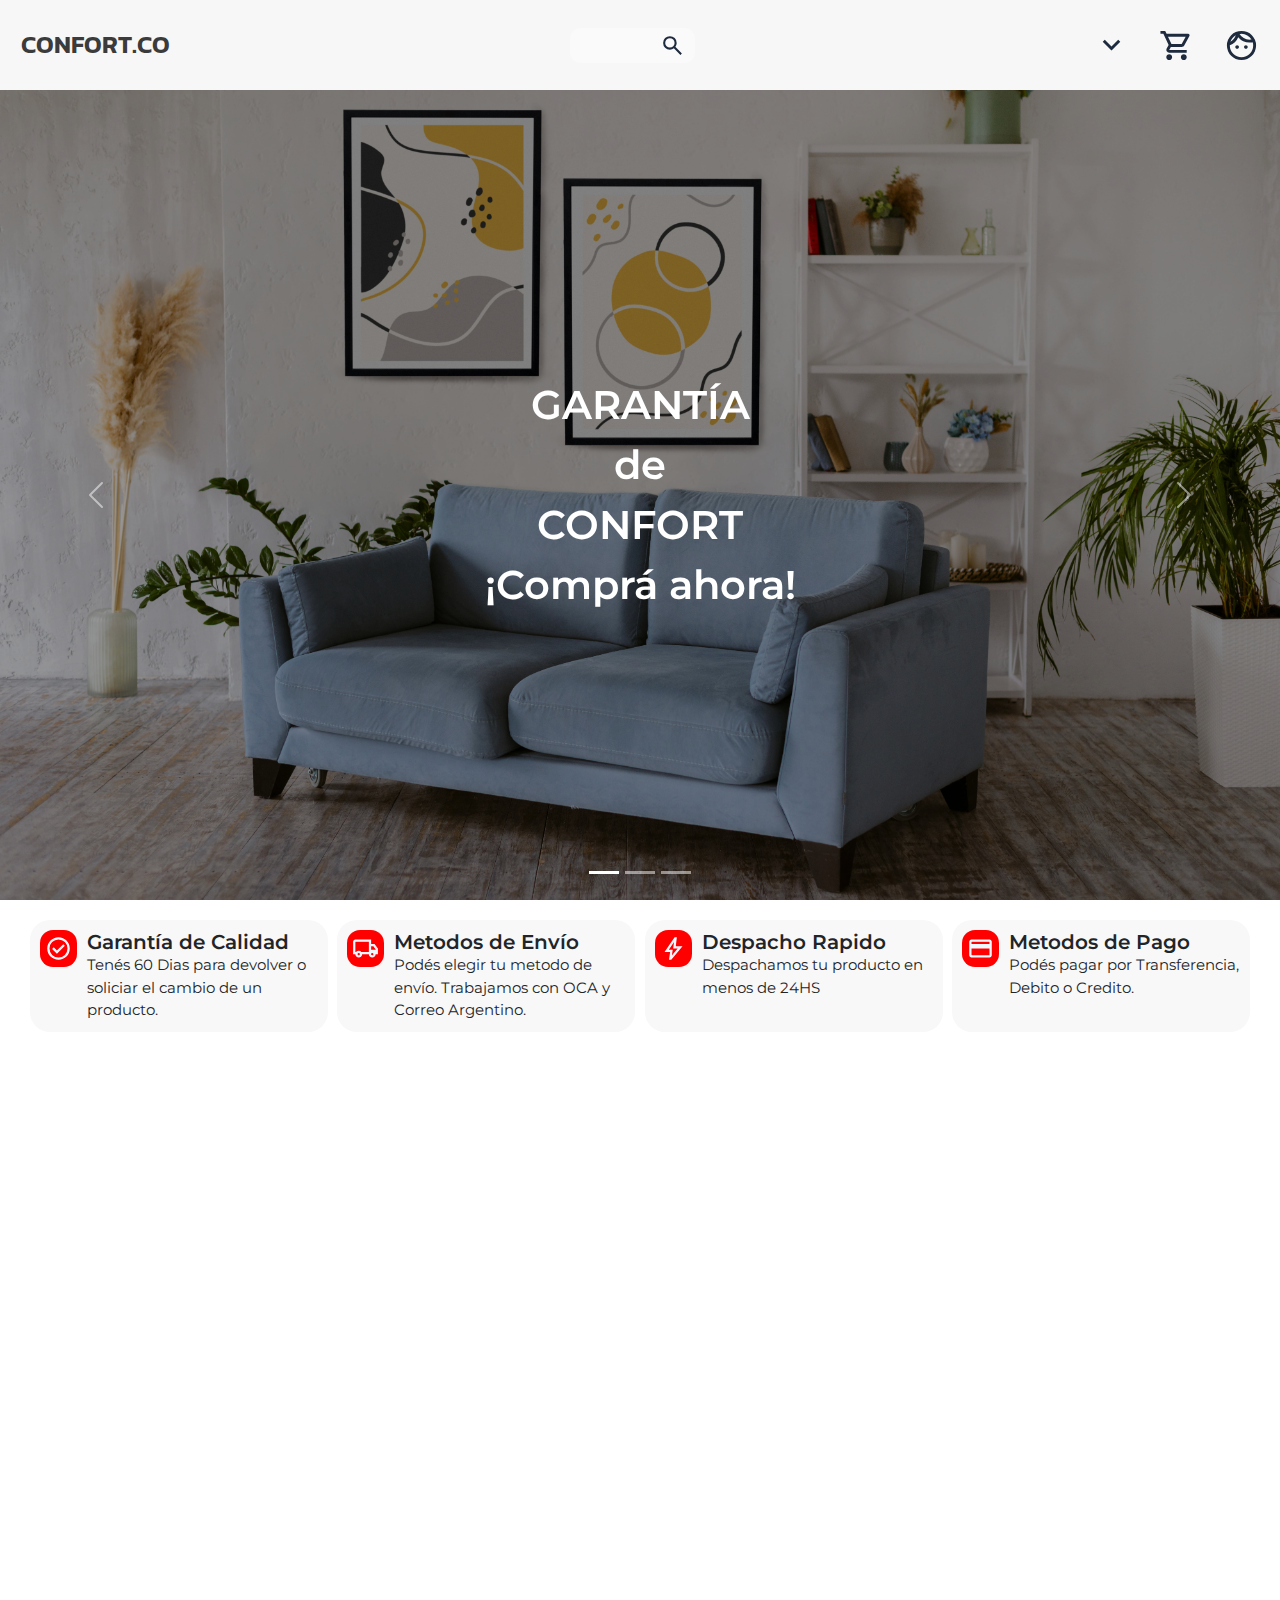
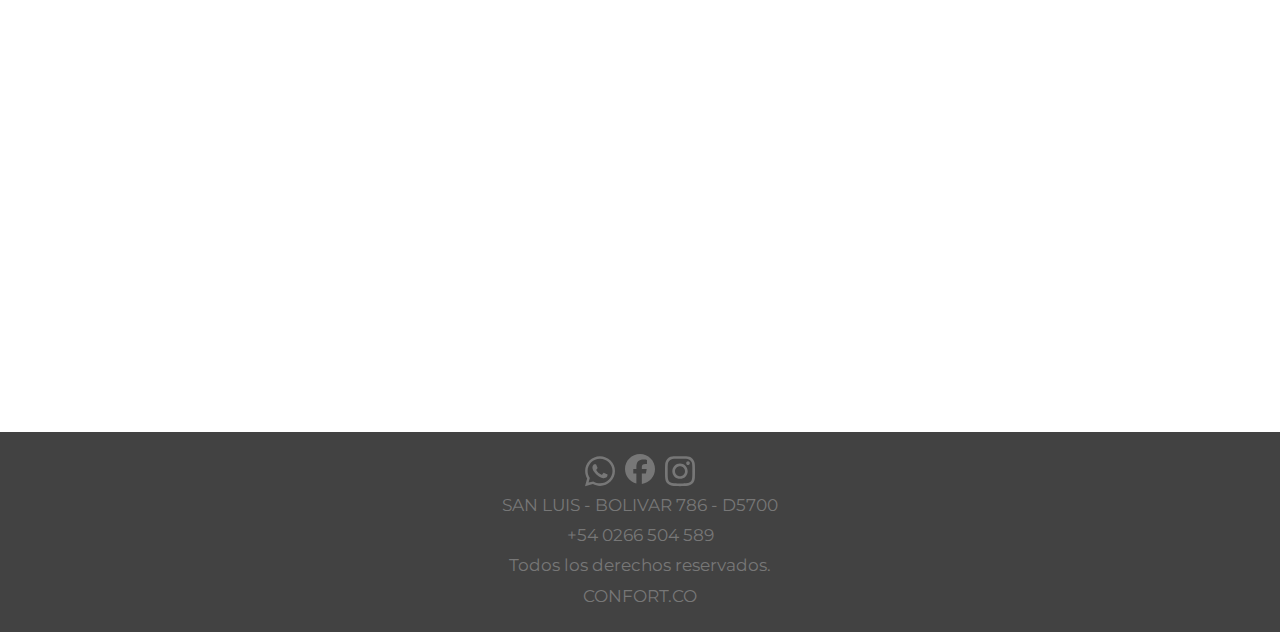
==== commit 0f38f99f: "arreglo eliminacion de productos del carrito, responsive del nav" ====
--- a/index.html
+++ b/index.html
@@ -12,24 +12,48 @@
     <header>
         <nav>
             <a href="#" class="navBrand">CONFORT.CO</a>
-            <div class="dropp">
-                <p class="d-inline-flex gap-1">
-                    <button type="button" data-bs-toggle="collapse" data-bs-target="#collapseExample" aria-expanded="false" aria-controls="collapseExample">
-                        <svg xmlns="http://www.w3.org/2000/svg" height="24px" viewBox="0 -960 960 960" width="24px" fill="#5f6368" class="iconNav dropdown" id="dropButton"><path d="M480-344 240-584l56-56 184 184 184-184 56 56-240 240Z"/></svg>
-                    </button>
-                  </p>
-                  <div class="collapse" id="collapseExample">
-                    <div class="navLinks">
-                      <a href="./pages/productsPage.html" id="living">Living</a>
-                      <a href="./pages/productsPage.html" id="dormitorio">Dormitorios</a>
-                      <a href="./pages/productsPage.html" id="comedor">Comedor</a>
-                      <a href="./pages/productsPage.html" id="outlet">Outlet</a>
+            
+            <div class="searchContainer"> 
+              <input type="text" id="searchInput">
+              <a href="./pages/productsPageSearch.html"><svg xmlns="http://www.w3.org/2000/svg" height="24px" viewBox="0 -960 960 960" width="24px" fill="#5f6368" id="searchButton"><path d="M784-120 532-372q-30 24-69 38t-83 14q-109 0-184.5-75.5T120-580q0-109 75.5-184.5T380-840q109 0 184.5 75.5T640-580q0 44-14 83t-38 69l252 252-56 56ZM380-400q75 0 127.5-52.5T560-580q0-75-52.5-127.5T380-760q-75 0-127.5 52.5T200-580q0 75 52.5 127.5T380-400Z"/></svg>
+              </a>
+              </div>
+
+            <div class="navUtilityes">
+              <div class="dropp">
+                  <p class="d-inline-flex gap-1">
+                      <button type="button" data-bs-toggle="collapse" data-bs-target="#collapseExample" aria-expanded="false" aria-controls="collapseExample">
+                          <svg xmlns="http://www.w3.org/2000/svg" height="24px" viewBox="0 -960 960 960" width="24px" fill="#5f6368" class="iconNav dropdown" id="dropButton"><path d="M480-344 240-584l56-56 184 184 184-184 56 56-240 240Z"/></svg>
+                      </button>
+                    </p>
+                    <div class="collapse" id="collapseExample">
+                      <div class="navLinks">
+                        <a href="./pages/productsPage.html" id="living">Living</a>
+                        <a href="./pages/productsPage.html" id="dormitorio">Dormitorios</a>
+                        <a href="./pages/productsPage.html" id="comedor">Comedor</a>
+                        <a href="./pages/productsPage.html" id="outlet">Outlet</a>
+                      </div>
                     </div>
-                  </div>
-            </div>
-            <div class="navItems">
-                <a href="./pages/cart.html"><svg xmlns="http://www.w3.org/2000/svg" height="24px" viewBox="0 -960 960 960" width="24px" fill="#5f6368" class="iconNav"><path d="M280-80q-33 0-56.5-23.5T200-160q0-33 23.5-56.5T280-240q33 0 56.5 23.5T360-160q0 33-23.5 56.5T280-80Zm400 0q-33 0-56.5-23.5T600-160q0-33 23.5-56.5T680-240q33 0 56.5 23.5T760-160q0 33-23.5 56.5T680-80ZM246-720l96 200h280l110-200H246Zm-38-80h590q23 0 35 20.5t1 41.5L692-482q-11 20-29.5 31T622-440H324l-44 80h480v80H280q-45 0-68-39.5t-2-78.5l54-98-144-304H40v-80h130l38 80Zm134 280h280-280Z"/></svg></a>
-                <a href="./pages/account.html"><svg xmlns="http://www.w3.org/2000/svg" height="24px" viewBox="0 -960 960 960" width="24px" fill="#5f6368" class="iconNav"><path d="M360-390q-21 0-35.5-14.5T310-440q0-21 14.5-35.5T360-490q21 0 35.5 14.5T410-440q0 21-14.5 35.5T360-390Zm240 0q-21 0-35.5-14.5T550-440q0-21 14.5-35.5T600-490q21 0 35.5 14.5T650-440q0 21-14.5 35.5T600-390ZM480-160q134 0 227-93t93-227q0-24-3-46.5T786-570q-21 5-42 7.5t-44 2.5q-91 0-172-39T390-708q-32 78-91.5 135.5T160-486v6q0 134 93 227t227 93Zm0 80q-83 0-156-31.5T197-197q-54-54-85.5-127T80-480q0-83 31.5-156T197-763q54-54 127-85.5T480-880q83 0 156 31.5T763-763q54 54 85.5 127T880-480q0 83-31.5 156T763-197q-54 54-127 85.5T480-80Zm-54-715q42 70 114 112.5T700-640q14 0 27-1.5t27-3.5q-42-70-114-112.5T480-800q-14 0-27 1.5t-27 3.5ZM177-581q51-29 89-75t57-103q-51 29-89 75t-57 103Zm249-214Zm-103 36Z"/></svg></a>
+              </div>
+              <div class="navItems">
+                <button class="navbar-toggler" type="button" data-bs-toggle="offcanvas" data-bs-target="#offcanvasNavbar" aria-controls="offcanvasNavbar" aria-label="Toggle navigation">
+                  <svg xmlns="http://www.w3.org/2000/svg" height="24px" viewBox="0 -960 960 960" width="24px" fill="#5f6368" class="iconNav"><path d="M280-80q-33 0-56.5-23.5T200-160q0-33 23.5-56.5T280-240q33 0 56.5 23.5T360-160q0 33-23.5 56.5T280-80Zm400 0q-33 0-56.5-23.5T600-160q0-33 23.5-56.5T680-240q33 0 56.5 23.5T760-160q0 33-23.5 56.5T680-80ZM246-720l96 200h280l110-200H246Zm-38-80h590q23 0 35 20.5t1 41.5L692-482q-11 20-29.5 31T622-440H324l-44 80h480v80H280q-45 0-68-39.5t-2-78.5l54-98-144-304H40v-80h130l38 80Zm134 280h280-280Z"/></svg>
+                </button>
+                <div class="offcanvas offcanvas-end" tabindex="-1" id="offcanvasNavbar" aria-labelledby="offcanvasNavbarLabel">
+                  <section id="cartPage">
+                    <section id="productsCartList">
+                    </section>
+                    <section id="total">
+                      <h3 id="totalH3">El carrito está vacio, vamos a llenarlo!</h3>
+                      <div>
+                        <button>Continuar con la compra</button>
+                        <button><a href="./productsPage.html">Seguir comprando</a></button>
+                      </div>
+                    </section>
+                  </section>
+                </div>
+                  <a href="./pages/account.html"><svg xmlns="http://www.w3.org/2000/svg" height="24px" viewBox="0 -960 960 960" width="24px" fill="#5f6368" class="iconNav"><path d="M360-390q-21 0-35.5-14.5T310-440q0-21 14.5-35.5T360-490q21 0 35.5 14.5T410-440q0 21-14.5 35.5T360-390Zm240 0q-21 0-35.5-14.5T550-440q0-21 14.5-35.5T600-490q21 0 35.5 14.5T650-440q0 21-14.5 35.5T600-390ZM480-160q134 0 227-93t93-227q0-24-3-46.5T786-570q-21 5-42 7.5t-44 2.5q-91 0-172-39T390-708q-32 78-91.5 135.5T160-486v6q0 134 93 227t227 93Zm0 80q-83 0-156-31.5T197-197q-54-54-85.5-127T80-480q0-83 31.5-156T197-763q54-54 127-85.5T480-880q83 0 156 31.5T763-763q54 54 85.5 127T880-480q0 83-31.5 156T763-197q-54 54-127 85.5T480-80Zm-54-715q42 70 114 112.5T700-640q14 0 27-1.5t27-3.5q-42-70-114-112.5T480-800q-14 0-27 1.5t-27 3.5ZM177-581q51-29 89-75t57-103q-51 29-89 75t-57 103Zm249-214Zm-103 36Z"/></svg></a>
+              </div>
             </div>
         </nav>
     </header>
@@ -108,25 +132,25 @@
         </section>
         <section class="indexGrid">
           <div class="gridItem grid1" data-aos="fade-up">
-            <a href="./pages/productsPage.html" id="living" class="gridItem grid1">
+            <a href="./pages/productsPage.html" id="livingCard" class="gridItem grid1">
               <p>Living</p>
               <img src="./images/gridIndex/pic1.avif" alt="product" id="living">
             </a>
           </div>
           <div class="gridItem grid2" data-aos="fade-up">
-            <a href="./pages/productsPage.html" id="dormitorio" class="gridItem grid2">
+            <a href="./pages/productsPage.html" id="dormitorioCard" class="gridItem grid2">
               <p>Dormitorio</p>
               <img src="./images/gridIndex/pic2.avif" alt="product">
             </a>
           </div>
           <div class="gridItem grid3" data-aos="fade-up">
-            <a href="./pages/productsPage.html" id="comedor" class="gridItem grid3">
+            <a href="./pages/productsPage.html" id="comedorCard" class="gridItem grid3">
               <p>Comedor</p>
               <img src="./images/gridIndex/pic3.avif" alt="product">
             </a>
           </div>
           <div class="gridItem grid4" data-aos="fade-up">
-            <a href="./pages/productsPage.html" id="outlet" class="gridItem grid4">
+            <a href="./pages/productsPage.html" id="outletCard" class="gridItem grid4">
               <p>Outlet</p>
               <img src="./images/gridIndex/pic4.avif" alt="product">
             </a>
@@ -153,6 +177,9 @@
 
     <script src="./js/nav.js"></script>
     <script src="https://unpkg.com/aos@2.3.1/dist/aos.js"></script>
+    <script src="./js/cart.js"></script>
+    <script src="./js/productsList.js"></script>
+    <script src="./js/search.js"></script>
     <script>
       AOS.init();
     </script>
--- a/css/style.css
+++ b/css/style.css
@@ -4,6 +4,7 @@
 nav {
   display: flex;
   align-items: center;
+  justify-content: space-between;
   padding: 1.3em;
   background-color: #F7F7F7;
   height: 10vh;
@@ -13,9 +14,12 @@
   font-family: "Kanit", sans-serif;
   font-weight: 600;
   font-size: 25px;
-  margin-right: auto;
   text-decoration: none;
   color: #3b3b3b;
+}
+
+.navUtilityes {
+  display: flex;
 }
 
 .navItems {
@@ -63,6 +67,7 @@
 .iconNav {
   width: 35px;
   height: 100%;
+  fill: #1E2A3D;
 }
 
 #collapseExample {
@@ -74,23 +79,68 @@
   border-radius: 0 0 10px 10px;
 }
 
+.searchContainer {
+  display: flex;
+  flex-direction: row;
+  align-items: center;
+  background-color: #fafafa;
+  padding: 5px 10px;
+  border-radius: 10px;
+}
+.searchContainer input {
+  border: none;
+  background-color: #fafafa;
+  outline: none;
+  width: 80px;
+  height: 100%;
+  transition: 1s;
+}
+.searchContainer input:focus {
+  width: 400px;
+}
+.searchContainer a {
+  border: none;
+  background-color: #fafafa;
+}
+.searchContainer a svg {
+  width: 25px;
+  height: 100%;
+  fill: #1E2A3D;
+}
+
 @media (max-width: 768px) {
   nav {
     justify-content: space-between;
   }
   .navBrand {
-    order: 10;
+    order: 2;
     margin: 0;
   }
-  .dropdown {
+  .navUtilityes {
+    order: 3;
+    gap: 5px;
+  }
+  .searchContainer {
     order: 1;
   }
+  .searchContainer input:focus {
+    width: 30vw;
+  }
+  .dropp {
+    margin-right: 0;
+  }
   .navItems {
-    order: 20;
-    gap: 10px;
+    width: 15vw;
+    gap: 5px;
   }
 }
 @media (max-width: 425px) {
+  .searchContainer input {
+    width: 5vw;
+  }
+  .searchContainer input:focus {
+    width: 50vw;
+  }
   .iconNav {
     width: 30px;
   }
@@ -309,7 +359,7 @@
     height: 15px;
   }
 }
-#sectProducts {
+.sectProducts {
   width: 100%;
   min-height: 85vh;
   display: flex;
@@ -630,17 +680,30 @@
 }
 #cartPage {
   display: flex;
-  justify-content: center;
+  flex-direction: column;
+  height: 100vh;
+  padding: 30px;
+  margin-top: 10vh;
+}
+
+#offcanvasNavbar {
+  width: 40vw;
+}
+
+#cantidad {
+  display: flex;
   align-items: center;
-  min-height: 90vh;
-  gap: 15px;
-  padding: 25px;
+  gap: 3px;
+}
+#cantidad p {
+  font-family: "Nunito", sans-serif;
+  color: #5F6368;
+  font-size: 13px;
 }
 
 #productsCartList {
-  width: 40vw;
+  width: 100%;
   height: 100%;
-  min-height: 80vh;
   box-shadow: 0px 0px 5px 0px rgba(0, 0, 0, 0.75);
   -webkit-box-shadow: 0px 0px 5px 0px rgba(0, 0, 0, 0.75);
   -moz-box-shadow: 0px 0px 5px 0px rgba(0, 0, 0, 0.75);
@@ -652,9 +715,10 @@
 }
 #productsCartList .cardCartList {
   display: flex;
+  gap: 5px;
   padding: 10px;
   width: 100%;
-  height: 100%;
+  height: auto;
   border-radius: 5px;
   box-shadow: 0px 0px 2px 0px rgba(0, 0, 0, 0.75);
   -webkit-box-shadow: 0px 0px 2px 0px rgba(0, 0, 0, 0.75);
@@ -666,13 +730,13 @@
 #productsCartList .cardCartList .cardCartListInfo h3 {
   font-family: "Montserrat", sans-serif;
   color: #3b3b3b;
-  font-size: 17px;
+  font-size: 15px;
   margin: 0;
 }
 #productsCartList .cardCartList .cardCartListInfo p {
   font-family: "Nunito", sans-serif;
   color: #5F6368;
-  font-size: 14px;
+  font-size: 13px;
 }
 #productsCartList .cardCartList .cardCartListInfo button {
   border: none;
@@ -690,7 +754,7 @@
 }
 
 #total {
-  width: 40vw;
+  width: 100%;
   height: 100%;
   min-height: 80vh;
   padding: 20px;
@@ -714,7 +778,7 @@
 }
 
 @media (max-width: 768px) {
-  #sectProducts {
+  .sectProducts {
     padding: 10px;
   }
   .card {
@@ -741,6 +805,15 @@
   #colores div {
     width: 20px;
     height: 20px;
+  }
+  #cartPage {
+    padding: 15px;
+  }
+  #offcanvasNavbar {
+    width: 70vw;
+  }
+  #total h3 {
+    font-size: 25px;
   }
   footer {
     height: 100%;
@@ -804,6 +877,42 @@
     font-size: 15px;
   }
 }
+@media (max-width: 425px) {
+  .sectProducts {
+    padding: 5px;
+  }
+  .card {
+    width: 45%;
+  }
+  #cartPage {
+    gap: 5px;
+    padding: 13px;
+  }
+  #offcanvasNavbar {
+    width: 90vw;
+  }
+  #productsCartList {
+    width: 100%;
+    min-height: 0;
+  }
+  #productsCartList .cardCartList .cardCartListInfo h3 {
+    font-size: 13px;
+  }
+  #productsCartList .cardCartList .cardCartListInfo p {
+    font-size: 10px;
+  }
+  #productsCartList .cardCartList .cardCartListInfo img {
+    height: 50px;
+  }
+  #total {
+    width: 90vw;
+    padding: 10px;
+    min-height: 0;
+  }
+  #total h3 {
+    font-size: 20px;
+  }
+}
 body {
   background-color: #ffffff;
 }
